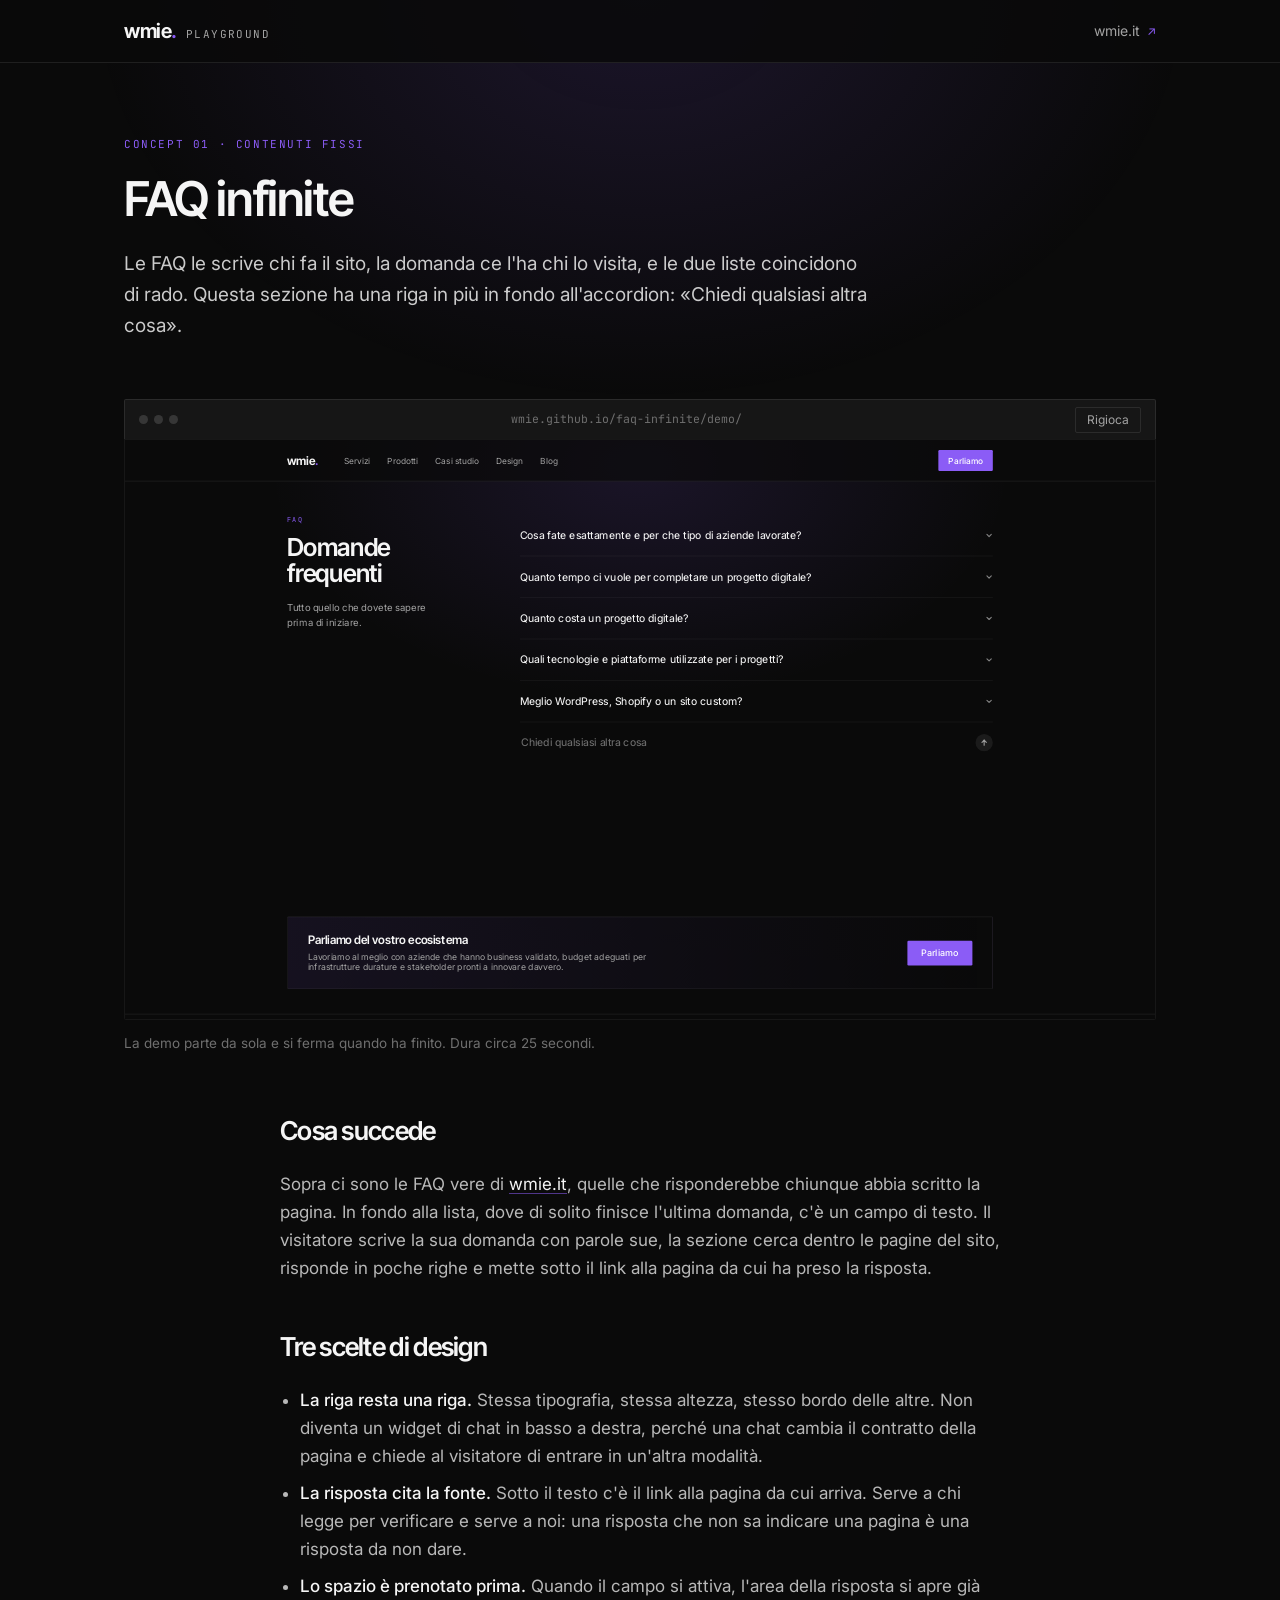
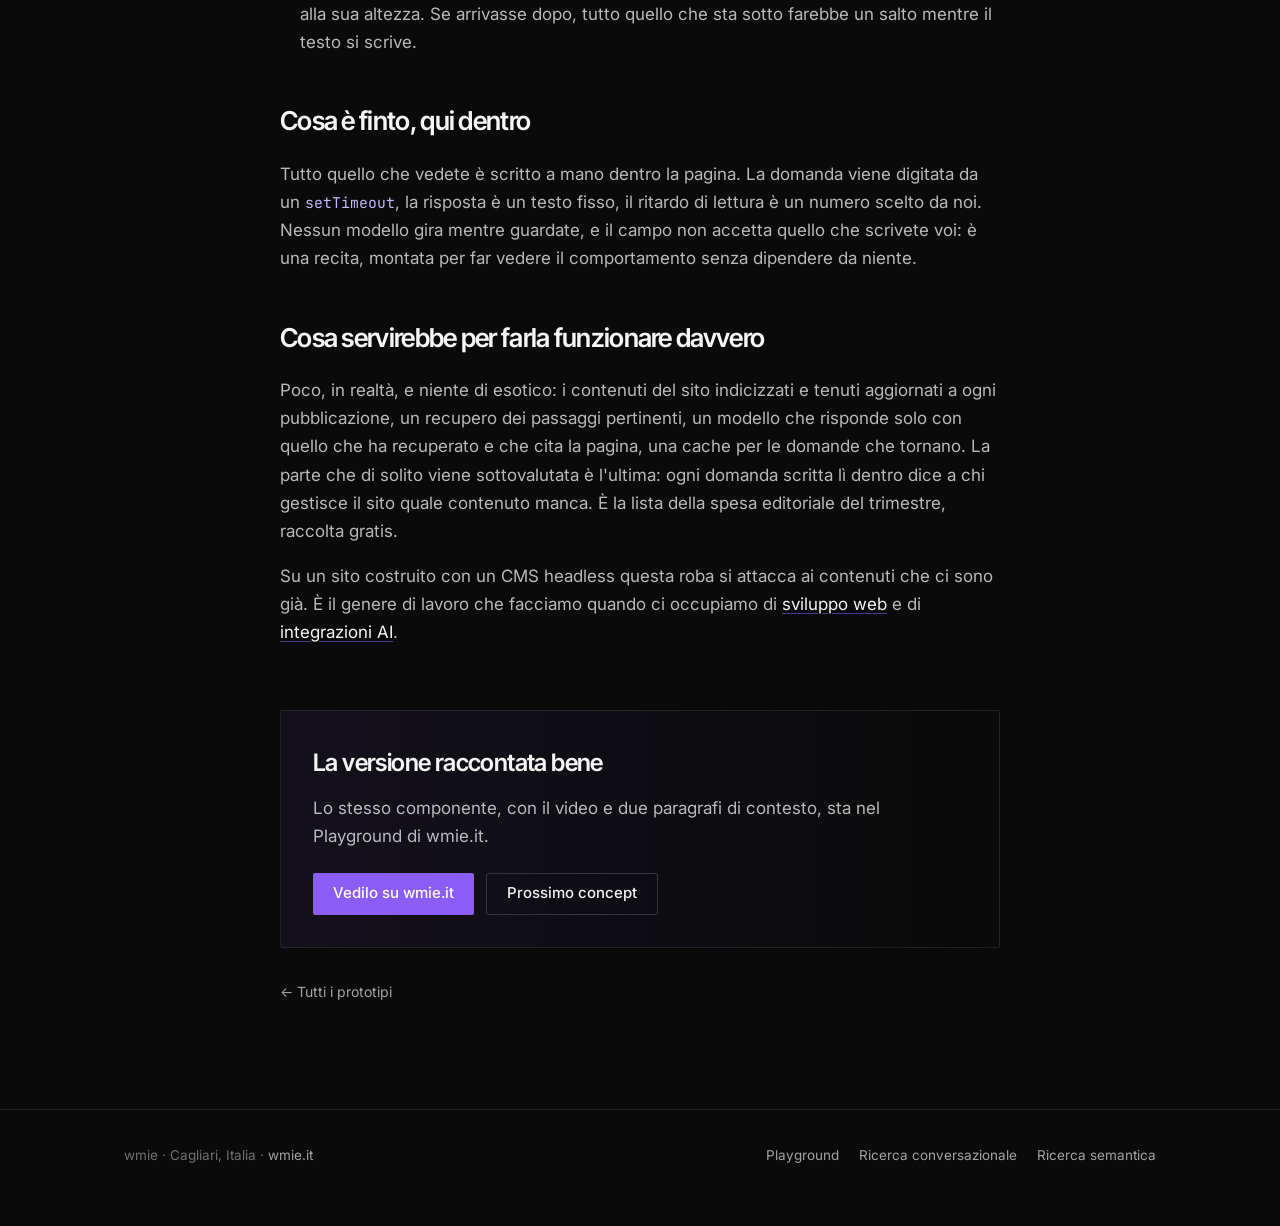
==== faq-infinite/index.html @ e2dbdbdf "wmie playground: tre prototipi di interfaccia Sito statico con l'indice e una pagina per demo (FAQ i" ====
<!doctype html>
<html lang="it">
<head>
<meta charset="utf-8">
<meta name="viewport" content="width=device-width, initial-scale=1">
<title>FAQ infinite · un accordion che risponde anche alle domande non previste</title>
<meta name="description" content="Concept di una sezione FAQ con una riga in più: il visitatore scrive la sua domanda e la sezione risponde leggendo le pagine del sito, citando quella da cui prende la risposta. Contenuti fissi, prototipo wmie.">
<link rel="canonical" href="https://wmie.github.io/faq-infinite/">
<meta property="og:type" content="article">
<meta property="og:title" content="FAQ infinite · un accordion che risponde anche alle domande non previste">
<meta property="og:description" content="Una sezione FAQ con una riga in più: il visitatore scrive la sua domanda e il sito risponde leggendo i propri contenuti.">
<meta property="og:url" content="https://wmie.github.io/faq-infinite/">
<meta property="og:image" content="https://wmie.github.io/media/faq-infinite.jpg">
<meta name="twitter:card" content="summary_large_image">
<link rel="icon" href="../favicon.svg" type="image/svg+xml">
<link rel="preconnect" href="https://fonts.googleapis.com">
<link rel="preconnect" href="https://fonts.gstatic.com" crossorigin>
<link href="https://fonts.googleapis.com/css2?family=Inter:wght@400;450;500&family=Inter+Tight:wght@600;650&family=JetBrains+Mono:wght@400&display=swap" rel="stylesheet">
<link rel="stylesheet" href="../s.css">
</head>
<body>
<header class="top"><div class="wrap top__in">
  <a class="brand" href="../"><span class="brand__w">wmie<span>.</span></span><span class="brand__k">playground</span></a>
  <a class="top__go" href="https://wmie.it">wmie.it</a>
</div></header>

<main>
  <section class="hero"><div class="wrap">
    <p class="eyebrow">Concept 01 · contenuti fissi</p>
    <h1>FAQ infinite</h1>
    <p class="lead">Le FAQ le scrive chi fa il sito, la domanda ce l'ha chi lo visita, e le due liste coincidono di rado. Questa sezione ha una riga in più in fondo all'accordion: «Chiedi qualsiasi altra cosa».</p>
  </div></section>

  <section><div class="wrap">
    <div class="chrome">
      <span class="dots"><i></i><i></i><i></i></span>
      <span class="chrome__url">wmie.github.io/faq-infinite/demo/</span>
      <button class="chrome__replay" type="button">Rigioca</button>
    </div>
    <div class="stage"><iframe src="./demo/" title="Demo: una sezione FAQ che risponde a una domanda scritta dal visitatore" loading="lazy" scrolling="no"></iframe></div>
    <p class="stage__hint">La demo parte da sola e si ferma quando ha finito. Dura circa 25 secondi.</p>
    <div class="fallback">
      <video src="../media/faq-infinite.mp4" poster="../media/faq-infinite.jpg" controls playsinline preload="none"></video>
      <p class="stage__hint">Da telefono trovate la registrazione. La demo vera è disegnata per una finestra da desktop.</p>
    </div>
  </div></section>

  <section><div class="wrap wrap--text piece">
    <h2>Cosa succede</h2>
    <p>Sopra ci sono le FAQ vere di <a href="https://wmie.it">wmie.it</a>, quelle che risponderebbe chiunque abbia scritto la pagina. In fondo alla lista, dove di solito finisce l'ultima domanda, c'è un campo di testo. Il visitatore scrive la sua domanda con parole sue, la sezione cerca dentro le pagine del sito, risponde in poche righe e mette sotto il link alla pagina da cui ha preso la risposta.</p>

    <h2>Tre scelte di design</h2>
    <ul>
      <li><strong>La riga resta una riga.</strong> Stessa tipografia, stessa altezza, stesso bordo delle altre. Non diventa un widget di chat in basso a destra, perché una chat cambia il contratto della pagina e chiede al visitatore di entrare in un'altra modalità.</li>
      <li><strong>La risposta cita la fonte.</strong> Sotto il testo c'è il link alla pagina da cui arriva. Serve a chi legge per verificare e serve a noi: una risposta che non sa indicare una pagina è una risposta da non dare.</li>
      <li><strong>Lo spazio è prenotato prima.</strong> Quando il campo si attiva, l'area della risposta si apre già alla sua altezza. Se arrivasse dopo, tutto quello che sta sotto farebbe un salto mentre il testo si scrive.</li>
    </ul>

    <h2>Cosa è finto, qui dentro</h2>
    <p>Tutto quello che vedete è scritto a mano dentro la pagina. La domanda viene digitata da un <code>setTimeout</code>, la risposta è un testo fisso, il ritardo di lettura è un numero scelto da noi. Nessun modello gira mentre guardate, e il campo non accetta quello che scrivete voi: è una recita, montata per far vedere il comportamento senza dipendere da niente.</p>

    <h2>Cosa servirebbe per farla funzionare davvero</h2>
    <p>Poco, in realtà, e niente di esotico: i contenuti del sito indicizzati e tenuti aggiornati a ogni pubblicazione, un recupero dei passaggi pertinenti, un modello che risponde solo con quello che ha recuperato e che cita la pagina, una cache per le domande che tornano. La parte che di solito viene sottovalutata è l'ultima: ogni domanda scritta lì dentro dice a chi gestisce il sito quale contenuto manca. È la lista della spesa editoriale del trimestre, raccolta gratis.</p>
    <p>Su un sito costruito con un CMS headless questa roba si attacca ai contenuti che ci sono già. È il genere di lavoro che facciamo quando ci occupiamo di <a href="https://wmie.it/services/web-development">sviluppo web</a> e di <a href="https://wmie.it/services/artificial-intelligence">integrazioni AI</a>.</p>

    <div class="cta">
      <h2>La versione raccontata bene</h2>
      <p>Lo stesso componente, con il video e due paragrafi di contesto, sta nel Playground di wmie.it.</p>
      <div class="cta__row">
        <a class="btn" href="https://wmie.it/design/faq-infinite">Vedilo su wmie.it</a>
        <a class="btn btn--ghost" href="../ricerca-conversazionale/">Prossimo concept</a>
      </div>
    </div>
    <a class="back" href="../">← Tutti i prototipi</a>
  </div></section>
</main>

<footer><div class="wrap">
  <p>wmie · Cagliari, Italia · <a href="https://wmie.it">wmie.it</a></p>
  <nav>
    <a href="../">Playground</a>
    <a href="../ricerca-conversazionale/">Ricerca conversazionale</a>
    <a href="../ricerca-semantica/">Ricerca semantica</a>
  </nav>
</div></footer>
<script src="../s.js"></script>
</body>
</html>
---- s.css ----
/* wmie playground — un solo foglio per tutto il sito. Token del brand wmie.it. */
:root {
  --bg: #0a0a0a;
  --surface: #111111;
  --surface-2: #161616;
  --text: #f5f5f5;
  --muted: #a3a3a3;
  --faint: #6f6f6f;
  --accent: #8b5cf6;
  --accent-soft: #c4b5fd;
  --border: rgba(255, 255, 255, 0.09);
  --border-strong: rgba(255, 255, 255, 0.16);
  --r: 2px;
}

* { box-sizing: border-box; }

html { -webkit-text-size-adjust: 100%; }

body {
  margin: 0;
  background: var(--bg);
  color: var(--text);
  font-family: Inter, -apple-system, BlinkMacSystemFont, 'Segoe UI', sans-serif;
  font-size: 17px;
  line-height: 1.65;
  -webkit-font-smoothing: antialiased;
}

body::before {
  content: '';
  position: fixed;
  left: 50%;
  top: -420px;
  width: 1100px;
  height: 820px;
  transform: translateX(-50%);
  background: radial-gradient(closest-side, rgba(139, 92, 246, 0.14), rgba(139, 92, 246, 0));
  pointer-events: none;
  z-index: 0;
}

.wrap { position: relative; z-index: 1; width: 100%; max-width: 1080px; margin: 0 auto; padding: 0 24px; }
.wrap--text { max-width: 720px; }

a { color: var(--text); text-decoration-color: rgba(139, 92, 246, 0.55); text-underline-offset: 3px; }
a:hover { text-decoration-color: var(--accent); }

/* ── top bar ── */
.top { border-bottom: 1px solid var(--border); background: rgba(10, 10, 10, 0.86); position: relative; z-index: 2; }
.top__in { display: flex; align-items: center; gap: 14px; height: 62px; }
.brand { display: inline-flex; align-items: baseline; gap: 9px; text-decoration: none; }
.brand__w { font-family: 'Inter Tight', Inter, sans-serif; font-weight: 650; font-size: 20px; letter-spacing: -0.4px; }
.brand__w span { color: var(--accent); }
.brand__k { font-family: 'JetBrains Mono', monospace; font-size: 11px; letter-spacing: 1.4px; color: var(--muted); text-transform: uppercase; }
.top__go { margin-left: auto; font-size: 14px; color: var(--muted); text-decoration: none; display: inline-flex; align-items: center; gap: 7px; }
.top__go:hover { color: var(--text); }
.top__go::after { content: '↗'; font-size: 12px; color: var(--accent); }

/* ── hero ── */
.hero { padding: 72px 0 40px; }
.eyebrow { font-family: 'JetBrains Mono', monospace; font-size: 11px; letter-spacing: 1.6px; text-transform: uppercase; color: var(--accent); margin: 0 0 20px; }
h1 { font-family: 'Inter Tight', Inter, sans-serif; font-weight: 600; font-size: 48px; line-height: 1.08; letter-spacing: -1.4px; margin: 0 0 24px; max-width: 16ch; }
.lead { font-size: 19px; line-height: 1.62; color: rgba(245, 245, 245, 0.82); max-width: 62ch; margin: 0 0 18px; }
p { color: rgba(245, 245, 245, 0.74); }
.hero p { max-width: 62ch; }

/* ── il riquadro "è un concept" ── */
.note { border: 1px solid var(--border); border-left: 2px solid var(--accent); background: linear-gradient(90deg, rgba(139, 92, 246, 0.07), rgba(139, 92, 246, 0)); padding: 20px 24px; margin: 36px 0; border-radius: var(--r); }
.note__t { font-family: 'JetBrains Mono', monospace; font-size: 11px; letter-spacing: 1.4px; text-transform: uppercase; color: var(--accent-soft); margin: 0 0 8px; }
.note p { margin: 0; font-size: 15.5px; line-height: 1.6; color: rgba(245, 245, 245, 0.78); }
.note p + p { margin-top: 10px; }

/* ── le tre card ── */
.grid { display: grid; grid-template-columns: repeat(3, 1fr); gap: 20px; padding: 24px 0 80px; }
.card { display: flex; flex-direction: column; border: 1px solid var(--border); border-radius: var(--r); background: var(--surface); overflow: hidden; text-decoration: none; transition: border-color 0.25s ease, transform 0.25s cubic-bezier(0.2, 0.9, 0.25, 1); }
.card:hover { border-color: var(--border-strong); transform: translateY(-2px); }
.card img { display: block; width: 100%; height: auto; aspect-ratio: 16 / 9; object-fit: cover; background: #000; }
.card__in { padding: 18px 20px 22px; }
.card__k { font-family: 'JetBrains Mono', monospace; font-size: 10.5px; letter-spacing: 1.3px; text-transform: uppercase; color: var(--accent); }
.card h2 { font-family: 'Inter Tight', Inter, sans-serif; font-weight: 600; font-size: 20px; letter-spacing: -0.4px; margin: 10px 0 8px; }
.card p { font-size: 14.5px; line-height: 1.55; color: var(--muted); margin: 0; }

/* ── la demo ── */
.stage { position: relative; width: 100%; aspect-ratio: 1664 / 936; border: 1px solid var(--border); border-radius: var(--r); overflow: hidden; background: #000; }
.stage iframe { position: absolute; top: 0; left: 0; width: 1664px; height: 936px; border: 0; transform-origin: 0 0; }
.chrome { border: 1px solid var(--border); border-bottom: 0; border-radius: var(--r) var(--r) 0 0; background: var(--surface-2); display: flex; align-items: center; gap: 10px; padding: 0 14px; height: 40px; }
.chrome + .stage { border-radius: 0 0 var(--r) var(--r); }
.dots { display: flex; gap: 6px; }
.dots i { width: 9px; height: 9px; border-radius: 50%; background: rgba(255, 255, 255, 0.14); }
.chrome__url { flex: 1; text-align: center; font-family: 'JetBrains Mono', monospace; font-size: 11.5px; color: var(--faint); }
.chrome__replay { border: 1px solid var(--border); background: none; color: var(--muted); font: inherit; font-size: 12px; line-height: 1; padding: 6px 11px; border-radius: var(--r); cursor: pointer; }
.chrome__replay:hover { color: var(--text); border-color: var(--border-strong); }
.stage__hint { margin: 12px 0 0; font-size: 13.5px; color: var(--faint); }
.fallback { display: none; }
.fallback video { width: 100%; display: block; border: 1px solid var(--border); border-radius: var(--r); background: #000; }

/* ── testo della pagina demo ── */
.piece { padding: 56px 0 24px; }
.piece h2 { font-family: 'Inter Tight', Inter, sans-serif; font-weight: 600; font-size: 26px; letter-spacing: -0.7px; margin: 44px 0 14px; }
.piece h2:first-child { margin-top: 0; }
.piece ul { padding-left: 20px; color: rgba(245, 245, 245, 0.74); }
.piece li { margin-bottom: 9px; }
.piece li strong { color: var(--text); font-weight: 500; }
code { font-family: 'JetBrains Mono', monospace; font-size: 0.87em; color: var(--accent-soft); }

.back { display: inline-block; margin: 32px 0 0; font-size: 14px; color: var(--muted); text-decoration: none; }
.back:hover { color: var(--text); }

/* ── chiusura ── */
.cta { border: 1px solid var(--border); border-radius: var(--r); background: linear-gradient(90deg, rgba(139, 92, 246, 0.08), rgba(139, 92, 246, 0)); padding: 32px; margin: 64px 0 0; }
.cta h2 { font-family: 'Inter Tight', Inter, sans-serif; font-weight: 600; font-size: 24px; letter-spacing: -0.6px; margin: 0 0 12px; }
.cta p { margin: 0; max-width: 58ch; }
.cta__row { margin-top: 22px; display: flex; flex-wrap: wrap; gap: 12px; }
.btn { display: inline-flex; align-items: center; height: 42px; padding: 0 20px; border-radius: var(--r); background: var(--accent); color: #fff; font-size: 15px; font-weight: 500; text-decoration: none; }
.btn:hover { background: #7c3aed; }
.btn--ghost { background: none; border: 1px solid var(--border-strong); color: var(--text); }
.btn--ghost:hover { background: rgba(255, 255, 255, 0.04); }

footer { border-top: 1px solid var(--border); margin-top: 80px; padding: 34px 0 60px; }
footer .wrap { display: flex; flex-wrap: wrap; gap: 20px 40px; align-items: baseline; }
footer p { margin: 0; font-size: 13.5px; color: var(--faint); }
footer nav { margin-left: auto; display: flex; flex-wrap: wrap; gap: 20px; font-size: 13.5px; }
footer a { color: var(--muted); text-decoration: none; }
footer a:hover { color: var(--text); }

@media (max-width: 900px) {
  body { font-size: 16px; }
  h1 { font-size: 34px; letter-spacing: -0.9px; }
  .hero { padding: 48px 0 28px; }
  .grid { grid-template-columns: 1fr; gap: 16px; padding-bottom: 48px; }
  .chrome, .stage, .wrap > .stage__hint { display: none; }
  .fallback { display: block; }
  .cta { padding: 24px; }
  footer nav { margin-left: 0; }
}
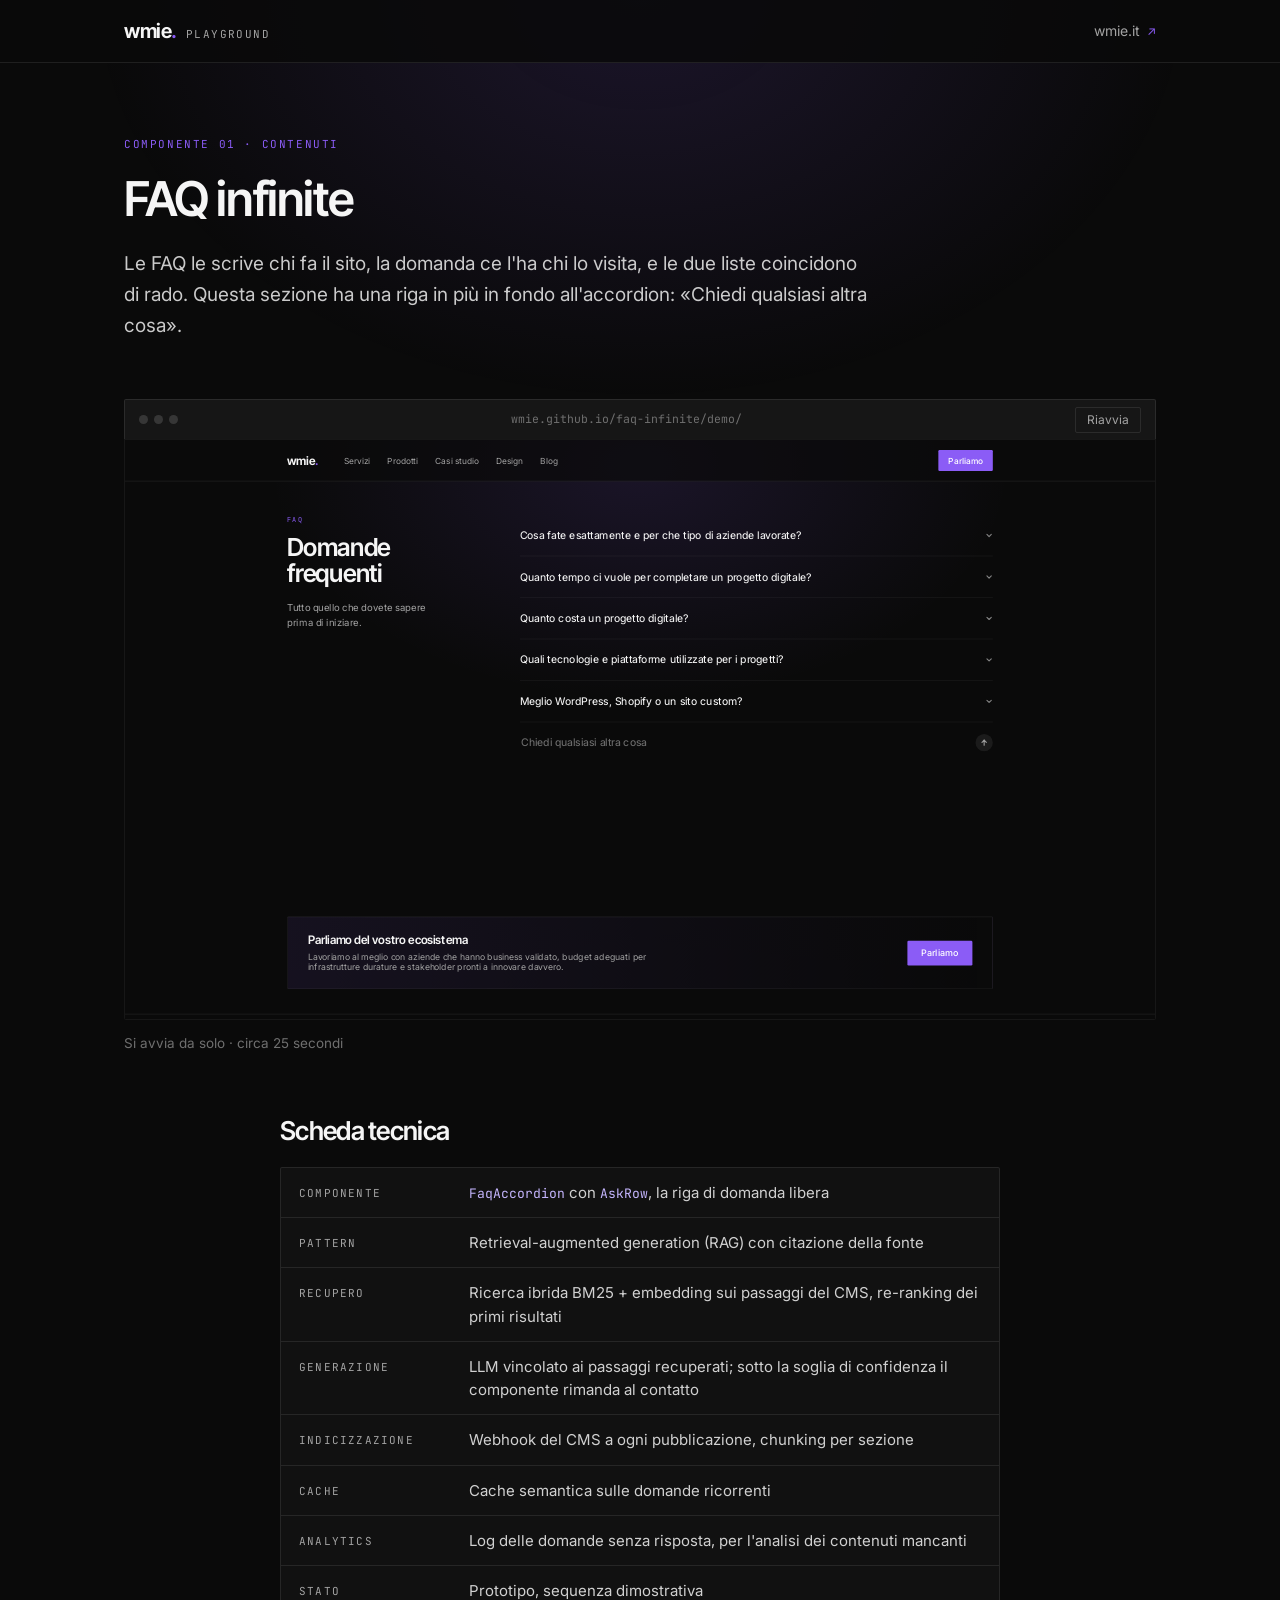
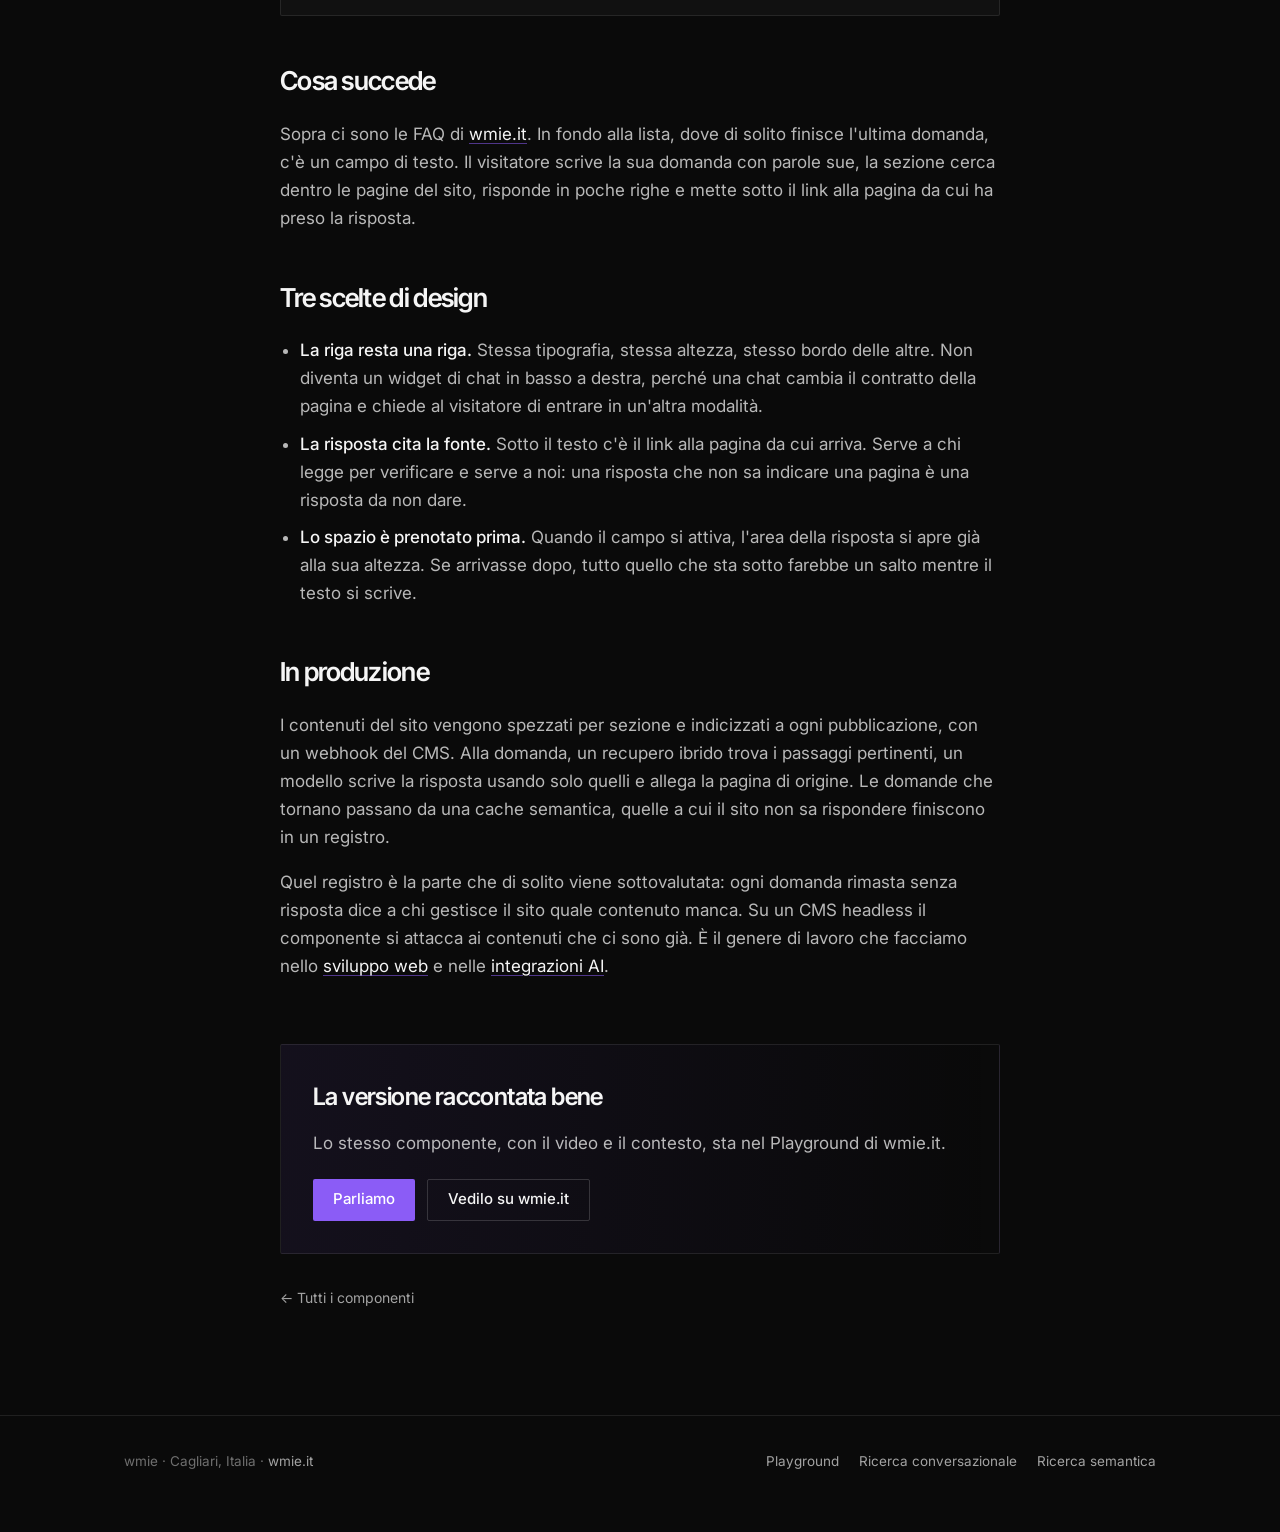
==== commit 7b97b953: "Testi: scheda tecnica per ogni componente, tono da componente Ogni pagina ha una scheda tecnica (nom" ====
--- a/faq-infinite/index.html
+++ b/faq-infinite/index.html
@@ -3,12 +3,12 @@
 <head>
 <meta charset="utf-8">
 <meta name="viewport" content="width=device-width, initial-scale=1">
-<title>FAQ infinite · un accordion che risponde anche alle domande non previste</title>
-<meta name="description" content="Concept di una sezione FAQ con una riga in più: il visitatore scrive la sua domanda e la sezione risponde leggendo le pagine del sito, citando quella da cui prende la risposta. Contenuti fissi, prototipo wmie.">
+<title>FAQ infinite · accordion FAQ con risposte generate dai contenuti del sito (RAG)</title>
+<meta name="description" content="FAQ infinite: un accordion di FAQ con una riga di domanda libera. Il componente recupera i passaggi pertinenti dai contenuti del sito e risponde citando la pagina di origine. Retrieval-augmented generation su CMS headless.">
 <link rel="canonical" href="https://wmie.github.io/faq-infinite/">
 <meta property="og:type" content="article">
-<meta property="og:title" content="FAQ infinite · un accordion che risponde anche alle domande non previste">
-<meta property="og:description" content="Una sezione FAQ con una riga in più: il visitatore scrive la sua domanda e il sito risponde leggendo i propri contenuti.">
+<meta property="og:title" content="FAQ infinite · accordion FAQ con risposte generate dai contenuti del sito (RAG)">
+<meta property="og:description" content="FAQ infinite: un accordion di FAQ con una riga di domanda libera. Il componente recupera i passaggi pertinenti dai contenuti del sito e risponde citando la pagina di origine. Retrieval-augmented generation su CMS headless.">
 <meta property="og:url" content="https://wmie.github.io/faq-infinite/">
 <meta property="og:image" content="https://wmie.github.io/media/faq-infinite.jpg">
 <meta name="twitter:card" content="summary_large_image">
@@ -26,7 +26,7 @@
 
 <main>
   <section class="hero"><div class="wrap">
-    <p class="eyebrow">Concept 01 · contenuti fissi</p>
+    <p class="eyebrow">Componente 01 · Contenuti</p>
     <h1>FAQ infinite</h1>
     <p class="lead">Le FAQ le scrive chi fa il sito, la domanda ce l'ha chi lo visita, e le due liste coincidono di rado. Questa sezione ha una riga in più in fondo all'accordion: «Chiedi qualsiasi altra cosa».</p>
   </div></section>
@@ -35,19 +35,31 @@
     <div class="chrome">
       <span class="dots"><i></i><i></i><i></i></span>
       <span class="chrome__url">wmie.github.io/faq-infinite/demo/</span>
-      <button class="chrome__replay" type="button">Rigioca</button>
+      <button class="chrome__replay" type="button">Riavvia</button>
     </div>
-    <div class="stage"><iframe src="./demo/" title="Demo: una sezione FAQ che risponde a una domanda scritta dal visitatore" loading="lazy" scrolling="no"></iframe></div>
-    <p class="stage__hint">La demo parte da sola e si ferma quando ha finito. Dura circa 25 secondi.</p>
+    <div class="stage"><iframe src="./demo/" title="Una sezione FAQ che risponde a una domanda scritta dal visitatore" loading="lazy" scrolling="no"></iframe></div>
+    <p class="stage__hint">Si avvia da solo · circa 25 secondi</p>
     <div class="fallback">
       <video src="../media/faq-infinite.mp4" poster="../media/faq-infinite.jpg" controls playsinline preload="none"></video>
-      <p class="stage__hint">Da telefono trovate la registrazione. La demo vera è disegnata per una finestra da desktop.</p>
+      <p class="stage__hint">Il componente è pensato per desktop: qui trovate la registrazione.</p>
     </div>
   </div></section>
 
   <section><div class="wrap wrap--text piece">
+    <h2>Scheda tecnica</h2>
+    <dl class="spec">
+      <dt>Componente</dt><dd><code>FaqAccordion</code> con <code>AskRow</code>, la riga di domanda libera</dd>
+      <dt>Pattern</dt><dd>Retrieval-augmented generation (RAG) con citazione della fonte</dd>
+      <dt>Recupero</dt><dd>Ricerca ibrida BM25 + embedding sui passaggi del CMS, re-ranking dei primi risultati</dd>
+      <dt>Generazione</dt><dd>LLM vincolato ai passaggi recuperati; sotto la soglia di confidenza il componente rimanda al contatto</dd>
+      <dt>Indicizzazione</dt><dd>Webhook del CMS a ogni pubblicazione, chunking per sezione</dd>
+      <dt>Cache</dt><dd>Cache semantica sulle domande ricorrenti</dd>
+      <dt>Analytics</dt><dd>Log delle domande senza risposta, per l'analisi dei contenuti mancanti</dd>
+      <dt>Stato</dt><dd>Prototipo, sequenza dimostrativa</dd>
+    </dl>
+
     <h2>Cosa succede</h2>
-    <p>Sopra ci sono le FAQ vere di <a href="https://wmie.it">wmie.it</a>, quelle che risponderebbe chiunque abbia scritto la pagina. In fondo alla lista, dove di solito finisce l'ultima domanda, c'è un campo di testo. Il visitatore scrive la sua domanda con parole sue, la sezione cerca dentro le pagine del sito, risponde in poche righe e mette sotto il link alla pagina da cui ha preso la risposta.</p>
+    <p>Sopra ci sono le FAQ di <a href="https://wmie.it">wmie.it</a>. In fondo alla lista, dove di solito finisce l'ultima domanda, c'è un campo di testo. Il visitatore scrive la sua domanda con parole sue, la sezione cerca dentro le pagine del sito, risponde in poche righe e mette sotto il link alla pagina da cui ha preso la risposta.</p>
 
     <h2>Tre scelte di design</h2>
     <ul>
@@ -56,22 +68,19 @@
       <li><strong>Lo spazio è prenotato prima.</strong> Quando il campo si attiva, l'area della risposta si apre già alla sua altezza. Se arrivasse dopo, tutto quello che sta sotto farebbe un salto mentre il testo si scrive.</li>
     </ul>
 
-    <h2>Cosa è finto, qui dentro</h2>
-    <p>Tutto quello che vedete è scritto a mano dentro la pagina. La domanda viene digitata da un <code>setTimeout</code>, la risposta è un testo fisso, il ritardo di lettura è un numero scelto da noi. Nessun modello gira mentre guardate, e il campo non accetta quello che scrivete voi: è una recita, montata per far vedere il comportamento senza dipendere da niente.</p>
-
-    <h2>Cosa servirebbe per farla funzionare davvero</h2>
-    <p>Poco, in realtà, e niente di esotico: i contenuti del sito indicizzati e tenuti aggiornati a ogni pubblicazione, un recupero dei passaggi pertinenti, un modello che risponde solo con quello che ha recuperato e che cita la pagina, una cache per le domande che tornano. La parte che di solito viene sottovalutata è l'ultima: ogni domanda scritta lì dentro dice a chi gestisce il sito quale contenuto manca. È la lista della spesa editoriale del trimestre, raccolta gratis.</p>
-    <p>Su un sito costruito con un CMS headless questa roba si attacca ai contenuti che ci sono già. È il genere di lavoro che facciamo quando ci occupiamo di <a href="https://wmie.it/services/web-development">sviluppo web</a> e di <a href="https://wmie.it/services/artificial-intelligence">integrazioni AI</a>.</p>
+    <h2>In produzione</h2>
+    <p>I contenuti del sito vengono spezzati per sezione e indicizzati a ogni pubblicazione, con un webhook del CMS. Alla domanda, un recupero ibrido trova i passaggi pertinenti, un modello scrive la risposta usando solo quelli e allega la pagina di origine. Le domande che tornano passano da una cache semantica, quelle a cui il sito non sa rispondere finiscono in un registro.</p>
+    <p>Quel registro è la parte che di solito viene sottovalutata: ogni domanda rimasta senza risposta dice a chi gestisce il sito quale contenuto manca. Su un CMS headless il componente si attacca ai contenuti che ci sono già. È il genere di lavoro che facciamo nello <a href="https://wmie.it/services/web-development">sviluppo web</a> e nelle <a href="https://wmie.it/services/artificial-intelligence">integrazioni AI</a>.</p>
 
     <div class="cta">
       <h2>La versione raccontata bene</h2>
-      <p>Lo stesso componente, con il video e due paragrafi di contesto, sta nel Playground di wmie.it.</p>
+      <p>Lo stesso componente, con il video e il contesto, sta nel Playground di wmie.it.</p>
       <div class="cta__row">
-        <a class="btn" href="https://wmie.it/design/faq-infinite">Vedilo su wmie.it</a>
-        <a class="btn btn--ghost" href="../ricerca-conversazionale/">Prossimo concept</a>
+        <a class="btn" href="https://wmie.it/contacts">Parliamo</a>
+        <a class="btn btn--ghost" href="https://wmie.it/design/faq-infinite">Vedilo su wmie.it</a>
       </div>
     </div>
-    <a class="back" href="../">← Tutti i prototipi</a>
+    <a class="back" href="../">← Tutti i componenti</a>
   </div></section>
 </main>
 
--- a/s.css
+++ b/s.css
@@ -72,13 +72,13 @@
 .note p + p { margin-top: 10px; }
 
 /* ── le tre card ── */
-.grid { display: grid; grid-template-columns: repeat(3, 1fr); gap: 20px; padding: 24px 0 80px; }
+.grid { display: grid; grid-template-columns: repeat(2, 1fr); gap: 20px; padding: 24px 0 80px; }
 .card { display: flex; flex-direction: column; border: 1px solid var(--border); border-radius: var(--r); background: var(--surface); overflow: hidden; text-decoration: none; transition: border-color 0.25s ease, transform 0.25s cubic-bezier(0.2, 0.9, 0.25, 1); }
 .card:hover { border-color: var(--border-strong); transform: translateY(-2px); }
 .card img { display: block; width: 100%; height: auto; aspect-ratio: 16 / 9; object-fit: cover; background: #000; }
 .card__in { padding: 18px 20px 22px; }
-.card__k { font-family: 'JetBrains Mono', monospace; font-size: 10.5px; letter-spacing: 1.3px; text-transform: uppercase; color: var(--accent); }
-.card h2 { font-family: 'Inter Tight', Inter, sans-serif; font-weight: 600; font-size: 20px; letter-spacing: -0.4px; margin: 10px 0 8px; }
+.card__k { display: block; line-height: 1.5; font-family: 'JetBrains Mono', monospace; font-size: 10.5px; letter-spacing: 1.3px; text-transform: uppercase; color: var(--accent); }
+.card h2 { line-height: 1.25; font-family: 'Inter Tight', Inter, sans-serif; font-weight: 600; font-size: 20px; letter-spacing: -0.4px; margin: 10px 0 8px; }
 .card p { font-size: 14.5px; line-height: 1.55; color: var(--muted); margin: 0; }
 
 /* ── la demo ── */
@@ -134,3 +134,14 @@
   .cta { padding: 24px; }
   footer nav { margin-left: 0; }
 }
+
+/* ── scheda tecnica ── */
+.spec { display: grid; grid-template-columns: 170px 1fr; margin: 0 0 8px; border: 1px solid var(--border); border-radius: var(--r); background: var(--surface); }
+.spec dt, .spec dd { margin: 0; padding: 13px 18px; border-top: 1px solid var(--border); }
+.spec dt:first-of-type, .spec dd:first-of-type { border-top: 0; }
+.spec dt { font-family: 'JetBrains Mono', monospace; font-size: 11px; letter-spacing: 1.2px; text-transform: uppercase; color: var(--muted); padding-top: 16px; }
+.spec dd { font-size: 15px; line-height: 1.55; color: rgba(245, 245, 245, 0.84); }
+@media (max-width: 900px) {
+  .spec { grid-template-columns: 1fr; }
+  .spec dd { border-top: 0; padding-top: 2px; }
+}
